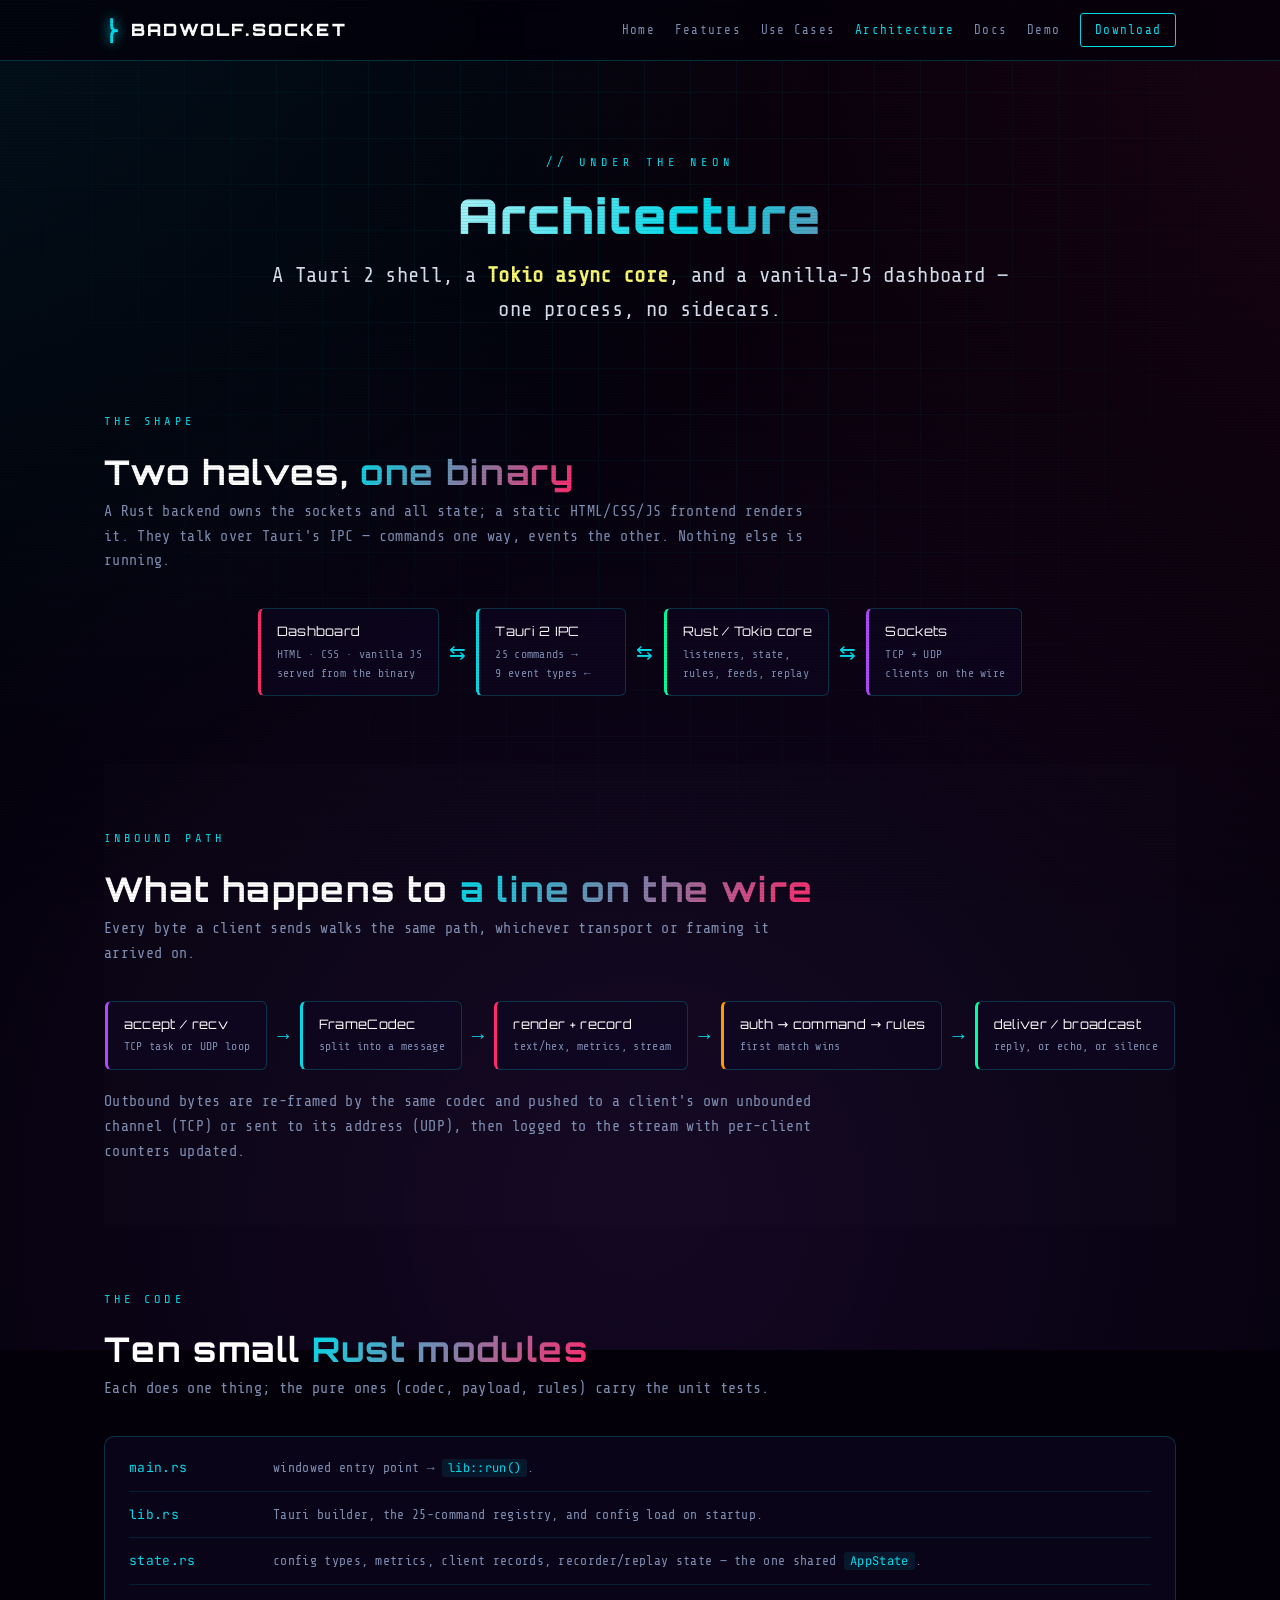
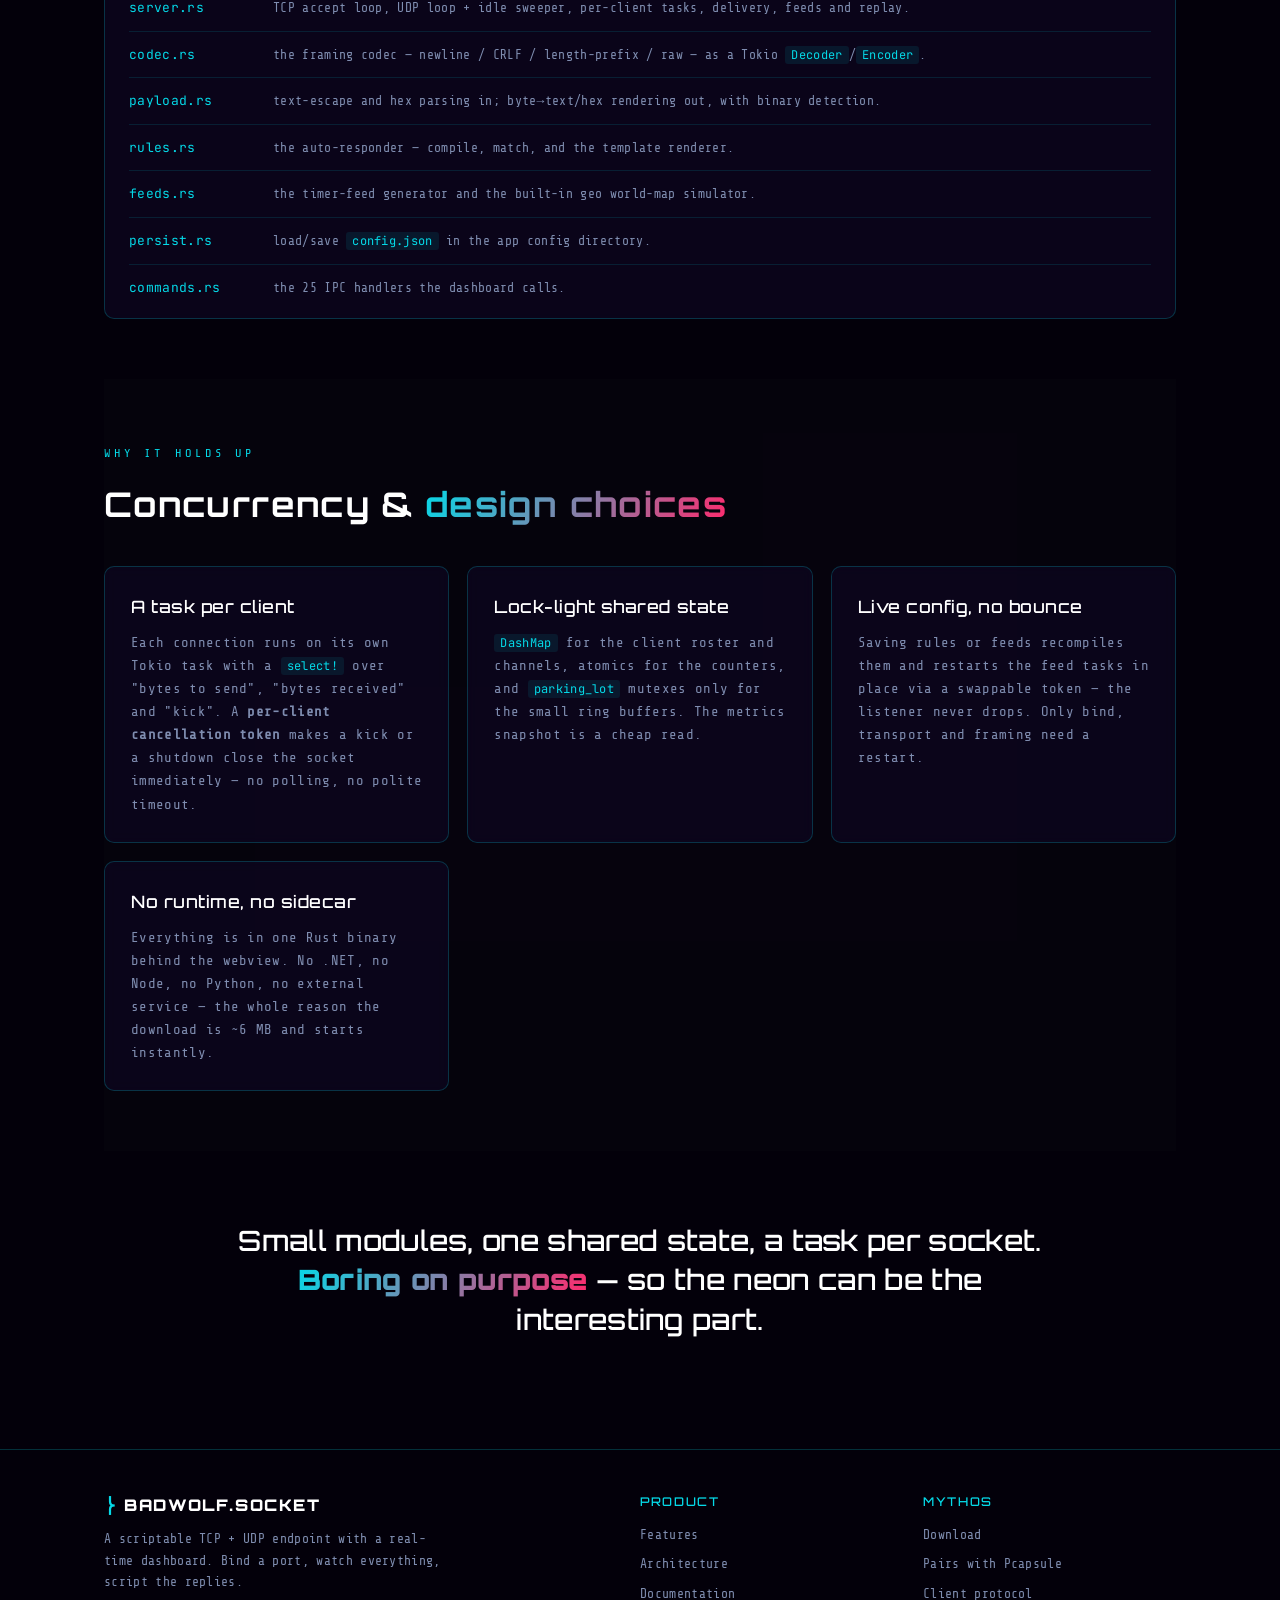
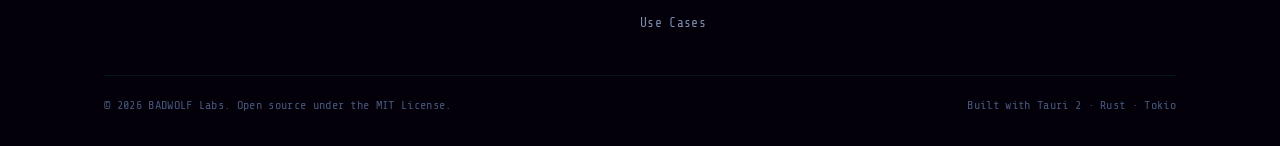
==== architecture.html @ 60effe46 "docs site — static pages for GitHub Pages HTML + CSS only. No application source, no binaries.  Co-A" ====
<!DOCTYPE html>
<html lang="en">
<head>
<meta charset="UTF-8" />
<meta name="viewport" content="width=device-width, initial-scale=1.0" />
<title>Architecture — BADWOLF Socket Server</title>
<meta name="description" content="How it's built: Tauri 2 shell, a Tokio async core, a framing codec, a rule engine, and a vanilla-JS dashboard over Tauri IPC." />
<meta name="theme-color" content="#03000a" />
<link rel="preconnect" href="https://fonts.googleapis.com" />
<link rel="preconnect" href="https://fonts.gstatic.com" crossorigin />
<link href="https://fonts.googleapis.com/css2?family=Orbitron:wght@500;700;900&family=Share+Tech+Mono&family=JetBrains+Mono:wght@400;500;700&display=swap" rel="stylesheet" />
<link rel="stylesheet" href="styles.css" />
<style>
  .flow { display: flex; flex-wrap: wrap; align-items: stretch; gap: 10px; justify-content: center; margin: 8px 0; }
  .node { background: var(--card); border: 1px solid var(--line); border-left: 3px solid var(--accent, var(--cyan));
    border-radius: 6px; padding: 12px 16px; min-width: 150px; }
  .node .t { font-family: var(--sans); font-size: 13px; color: #fff; }
  .node .d { font-size: 11.5px; color: var(--dim); margin-top: 3px; }
  .arrow { align-self: center; color: var(--cyan); font-size: 20px; }
  .mod-row { display:flex; gap:14px; align-items:baseline; padding:12px 0; border-bottom:1px solid rgba(5,217,232,0.12); }
  .mod-row:last-child { border-bottom:none; }
  .mod-name { font-family: var(--code); color: var(--cyan); font-size:13px; min-width: 130px; }
  .mod-row p { color: var(--dim); font-size:13px; }
</style>
</head>
<body>
<div class="bg"></div><div class="grid-bg"></div><div class="scan"></div>

<nav class="nav">
  <div class="nav-inner">
    <a href="index.html" class="nav-brand"><span class="glyph">&#9132;</span> BADWOLF.SOCKET</a>
    <button class="nav-hamburger" aria-label="Menu">&#9776;</button>
    <div class="nav-links">
      <a href="index.html">Home</a>
      <a href="features.html">Features</a>
      <a href="use-cases.html">Use Cases</a>
      <a href="architecture.html" class="active">Architecture</a>
      <a href="docs.html">Docs</a>
      <a href="demo.html">Demo</a>
      <a href="docs.html#download" class="nav-cta">Download</a>
    </div>
  </div>
</nav>

<section class="hero" style="padding-bottom:20px;">
  <div class="container">
    <div class="kicker reveal">// under the neon</div>
    <h1 class="reveal reveal-delay-1" style="font-size:clamp(30px,5vw,48px);">Architecture</h1>
    <p class="hero-tagline reveal reveal-delay-2">A Tauri 2 shell, a <b>Tokio async core</b>, and a vanilla-JS dashboard — one process, no sidecars.</p>
  </div>
</section>

<main class="container">

  <!-- Layers -->
  <section class="section">
    <div class="cat-header reveal"><span class="label">The shape</span><h2>Two halves, <span class="gradient-text">one binary</span></h2>
      <p class="subtitle">A Rust backend owns the sockets and all state; a static HTML/CSS/JS frontend renders it. They talk over Tauri's IPC — commands one way, events the other. Nothing else is running.</p></div>
    <div class="flow reveal">
      <div class="node" style="--accent:var(--pink);"><div class="t">Dashboard</div><div class="d">HTML · CSS · vanilla JS<br>served from the binary</div></div>
      <div class="arrow">&#8646;</div>
      <div class="node" style="--accent:var(--cyan);"><div class="t">Tauri 2 IPC</div><div class="d">25 commands &rarr;<br>9 event types &larr;</div></div>
      <div class="arrow">&#8646;</div>
      <div class="node" style="--accent:var(--lime);"><div class="t">Rust / Tokio core</div><div class="d">listeners, state,<br>rules, feeds, replay</div></div>
      <div class="arrow">&#8646;</div>
      <div class="node" style="--accent:var(--violet);"><div class="t">Sockets</div><div class="d">TCP + UDP<br>clients on the wire</div></div>
    </div>
  </section>

  <!-- Data flow -->
  <section class="section">
    <div class="cat-header reveal"><span class="label">Inbound path</span><h2>What happens to <span class="gradient-text">a line on the wire</span></h2>
      <p class="subtitle">Every byte a client sends walks the same path, whichever transport or framing it arrived on.</p></div>
    <div class="flow reveal">
      <div class="node" style="--accent:var(--violet);"><div class="t">accept / recv</div><div class="d">TCP task or UDP loop</div></div>
      <div class="arrow">&#8594;</div>
      <div class="node" style="--accent:var(--cyan);"><div class="t">FrameCodec</div><div class="d">split into a message</div></div>
      <div class="arrow">&#8594;</div>
      <div class="node" style="--accent:var(--pink);"><div class="t">render + record</div><div class="d">text/hex, metrics, stream</div></div>
      <div class="arrow">&#8594;</div>
      <div class="node" style="--accent:var(--amber);"><div class="t">auth &rarr; command &rarr; rules</div><div class="d">first match wins</div></div>
      <div class="arrow">&#8594;</div>
      <div class="node" style="--accent:var(--lime);"><div class="t">deliver / broadcast</div><div class="d">reply, or echo, or silence</div></div>
    </div>
    <p class="subtitle reveal" style="margin-top:20px;">Outbound bytes are re-framed by the same codec and pushed to a client's own unbounded channel (TCP) or sent to its address (UDP), then logged to the stream with per-client counters updated.</p>
  </section>

  <!-- Modules -->
  <section class="section">
    <div class="cat-header reveal"><span class="label">The code</span><h2>Ten small <span class="gradient-text">Rust modules</span></h2>
      <p class="subtitle">Each does one thing; the pure ones (codec, payload, rules) carry the unit tests.</p></div>
    <div class="glass reveal" style="padding:8px 24px;">
      <div class="mod-row"><span class="mod-name">main.rs</span><p>windowed entry point &rarr; <code>lib::run()</code>.</p></div>
      <div class="mod-row"><span class="mod-name">lib.rs</span><p>Tauri builder, the 25-command registry, and config load on startup.</p></div>
      <div class="mod-row"><span class="mod-name">state.rs</span><p>config types, metrics, client records, recorder/replay state — the one shared <code>AppState</code>.</p></div>
      <div class="mod-row"><span class="mod-name">server.rs</span><p>TCP accept loop, UDP loop + idle sweeper, per-client tasks, delivery, feeds and replay.</p></div>
      <div class="mod-row"><span class="mod-name">codec.rs</span><p>the framing codec — newline / CRLF / length-prefix / raw — as a Tokio <code>Decoder</code>/<code>Encoder</code>.</p></div>
      <div class="mod-row"><span class="mod-name">payload.rs</span><p>text-escape and hex parsing in; byte&rarr;text/hex rendering out, with binary detection.</p></div>
      <div class="mod-row"><span class="mod-name">rules.rs</span><p>the auto-responder — compile, match, and the template renderer.</p></div>
      <div class="mod-row"><span class="mod-name">feeds.rs</span><p>the timer-feed generator and the built-in geo world-map simulator.</p></div>
      <div class="mod-row"><span class="mod-name">persist.rs</span><p>load/save <code>config.json</code> in the app config directory.</p></div>
      <div class="mod-row"><span class="mod-name">commands.rs</span><p>the 25 IPC handlers the dashboard calls.</p></div>
    </div>
  </section>

  <!-- Concurrency + choices -->
  <section class="section">
    <div class="cat-header reveal"><span class="label">Why it holds up</span><h2>Concurrency &amp; <span class="gradient-text">design choices</span></h2></div>
    <div class="grid-2">
      <div class="glass feature-card reveal"><h4>A task per client</h4><p>Each connection runs on its own Tokio task with a <code>select!</code> over "bytes to send", "bytes received" and "kick". A <b>per-client cancellation token</b> makes a kick or a shutdown close the socket immediately — no polling, no polite timeout.</p></div>
      <div class="glass feature-card reveal reveal-delay-1"><h4>Lock-light shared state</h4><p><code>DashMap</code> for the client roster and channels, atomics for the counters, and <code>parking_lot</code> mutexes only for the small ring buffers. The metrics snapshot is a cheap read.</p></div>
      <div class="glass feature-card reveal reveal-delay-2"><h4>Live config, no bounce</h4><p>Saving rules or feeds recompiles them and restarts the feed tasks in place via a swappable token — the listener never drops. Only bind, transport and framing need a restart.</p></div>
      <div class="glass feature-card reveal reveal-delay-3"><h4>No runtime, no sidecar</h4><p>Everything is in one Rust binary behind the webview. No .NET, no Node, no Python, no external service — the whole reason the download is ~6 MB and starts instantly.</p></div>
    </div>
  </section>

  <section class="quote-section">
    <div class="container">
      <blockquote class="reveal">Small modules, one shared state, a task per socket.
        <span class="gradient-text">Boring on purpose</span> — so the neon can be the interesting part.</blockquote>
    </div>
  </section>
</main>

<footer class="footer">
  <div class="container">
    <div class="footer-grid">
      <div class="footer-brand">
        <div class="logo"><span class="glyph">&#9132;</span> BADWOLF.SOCKET</div>
        <p>A scriptable TCP + UDP endpoint with a real-time dashboard. Bind a port, watch everything, script the replies.</p>
      </div>
      <div class="footer-col">
        <h5>Product</h5>
        <a href="features.html">Features</a>
        <a href="architecture.html">Architecture</a>
        <a href="docs.html">Documentation</a>
        <a href="use-cases.html">Use Cases</a>
      </div>
      <div class="footer-col">
        <h5>MYTHOS</h5>
        <a href="docs.html#download">Download</a>
        <a href="use-cases.html">Pairs with Pcapsule</a>
        <a href="docs.html#protocol">Client protocol</a>
      </div>
    </div>
    <div class="footer-bottom">
      <span>&copy; 2026 BADWOLF Labs. Open source under the MIT License.</span>
      <span>Built with Tauri 2 &middot; Rust &middot; Tokio</span>
    </div>
  </div>
</footer>

<script>
  const io = new IntersectionObserver((es) => es.forEach((e) => { if (e.isIntersecting) { e.target.classList.add("in"); io.unobserve(e.target); } }), { threshold: 0.12 });
  document.querySelectorAll(".reveal").forEach((el) => io.observe(el));
  document.querySelector(".nav-hamburger")?.addEventListener("click", () => document.querySelector(".nav-links").classList.toggle("open"));
</script>
</body>
</html>
---- styles.css ----
/* ============================================================
   BADWOLF // SOCKET SERVER — docs site theme
   Shared by index / features / use-cases / architecture / docs
   ============================================================ */

:root {
  --bg-0: #03000a; --bg-1: #06010f; --bg-2: #0a0418; --bg-3: #11082a;
  --card: rgba(14, 7, 34, 0.66); --card-2: rgba(18, 9, 44, 0.9);
  --line: rgba(5, 217, 232, 0.22);
  --cyan: #05d9e8; --pink: #ff2a6d; --violet: #b14aff; --lime: #00ff9f;
  --yellow: #f9f871; --amber: #ff9b00;
  --text: #d8e0ee; --bright: #ffffff; --dim: #7f8db0; --faint: #46557a;
  --sans: "Orbitron", system-ui, sans-serif;
  --mono: "Share Tech Mono", monospace;
  --code: "JetBrains Mono", monospace;
}
* { box-sizing: border-box; margin: 0; padding: 0; }
html { scroll-behavior: smooth; }
body {
  font-family: var(--mono); background: var(--bg-0); color: var(--text);
  line-height: 1.65; letter-spacing: 0.02em; overflow-x: hidden;
  -webkit-font-smoothing: antialiased;
}
a { color: inherit; }

/* backdrop */
.bg { position: fixed; inset: 0; z-index: -2; }
.bg::before { content: ""; position: absolute; inset: -50%;
  background:
    radial-gradient(circle at 18% 12%, rgba(5,217,232,0.10), transparent 40%),
    radial-gradient(circle at 82% 26%, rgba(255,42,109,0.10), transparent 40%),
    radial-gradient(circle at 50% 92%, rgba(177,74,255,0.10), transparent 45%); }
.grid-bg { position: fixed; inset: 0; z-index: -1; pointer-events: none;
  background-image:
    linear-gradient(rgba(5,217,232,0.05) 1px, transparent 1px),
    linear-gradient(90deg, rgba(5,217,232,0.05) 1px, transparent 1px);
  background-size: 46px 46px;
  mask-image: radial-gradient(ellipse at 50% 0%, #000 30%, transparent 82%); }
.scan { position: fixed; inset: 0; z-index: 999; pointer-events: none; opacity: 0.5;
  background: repeating-linear-gradient(0deg, rgba(0,0,0,0.16) 0 1px, transparent 1px 3px); }

.container { max-width: 1120px; margin: 0 auto; padding: 0 24px; }

/* nav */
.nav { position: sticky; top: 0; z-index: 50; backdrop-filter: blur(10px);
  background: rgba(3,0,10,0.72); border-bottom: 1px solid var(--line); }
.nav-inner { display: flex; align-items: center; justify-content: space-between; height: 60px; max-width: 1120px; margin: 0 auto; padding: 0 24px; }
.nav-brand { font-family: var(--sans); font-weight: 900; font-size: 17px; letter-spacing: 0.13em;
  color: #fff; text-decoration: none; display: flex; align-items: center; gap: 9px; }
.nav-brand .glyph { color: var(--cyan); text-shadow: 0 0 12px var(--cyan); font-size: 21px; }
.nav-links { display: flex; align-items: center; gap: 20px; }
.nav-links a { color: var(--dim); text-decoration: none; font-size: 12.5px; letter-spacing: 0.1em; transition: color .15s; }
.nav-links a:hover, .nav-links a.active { color: var(--cyan); }
.nav-cta { border: 1px solid var(--cyan); border-radius: 3px; padding: 6px 14px; color: var(--cyan) !important; }
.nav-cta:hover { background: rgba(5,217,232,0.14); box-shadow: 0 0 14px rgba(5,217,232,0.3); }
.nav-hamburger { display: none; background: none; border: none; color: var(--cyan); font-size: 22px; cursor: pointer; }

/* headings */
h1 { font-family: var(--sans); font-weight: 900; letter-spacing: 0.04em; line-height: 1.06; color: #fff; }
h2 { font-family: var(--sans); font-weight: 700; letter-spacing: 0.04em; font-size: clamp(24px, 3.6vw, 34px); color: #fff; }
h3 { font-family: var(--sans); font-weight: 700; letter-spacing: 0.04em; font-size: 19px; color: #fff; }
h4 { font-family: var(--sans); font-weight: 500; letter-spacing: 0.03em; color: #fff; }
.gradient-text { background: linear-gradient(120deg, var(--cyan), var(--pink));
  -webkit-background-clip: text; -webkit-text-fill-color: transparent; background-clip: text; }
.label { display: inline-block; color: var(--cyan); font-size: 12px; letter-spacing: 0.34em; text-transform: uppercase; margin-bottom: 12px; }
.subtitle { color: var(--dim); font-size: 15px; max-width: 720px; }

/* hero */
.hero { text-align: center; padding: 92px 0 46px; }
.hero .kicker { color: var(--cyan); font-size: 12px; letter-spacing: 0.42em; text-transform: uppercase; }
.hero h1 { font-size: clamp(34px, 6vw, 60px); margin: 18px 0 16px;
  background: linear-gradient(120deg, #fff 20%, var(--cyan) 55%, var(--pink) 92%);
  -webkit-background-clip: text; -webkit-text-fill-color: transparent; background-clip: text; }
.hero-tagline { font-size: clamp(17px, 2.4vw, 21px); color: var(--text); max-width: 760px; margin: 0 auto; }
.hero-tagline b { color: var(--yellow); }
.hero-subtitle { color: var(--dim); font-size: 15px; max-width: 680px; margin: 16px auto 0; }
.hero-buttons { display: flex; gap: 14px; justify-content: center; flex-wrap: wrap; margin-top: 30px; }

/* buttons */
.btn { font-family: var(--mono); font-size: 13px; letter-spacing: 0.1em; text-decoration: none;
  padding: 12px 24px; border-radius: 4px; border: 1px solid transparent; cursor: pointer; transition: all .15s; display: inline-block; }
.btn-primary { background: rgba(5,217,232,0.14); border-color: var(--cyan); color: var(--cyan); }
.btn-primary:hover { background: rgba(5,217,232,0.24); box-shadow: 0 0 18px rgba(5,217,232,0.35); }
.btn-ghost { border-color: var(--line); color: var(--text); }
.btn-ghost:hover { border-color: var(--pink); color: var(--pink); }

/* badges */
.badges { display: flex; gap: 10px; justify-content: center; flex-wrap: wrap; margin-top: 24px; }
.badge { font-family: var(--code); font-size: 11px; letter-spacing: 0.06em; color: var(--dim);
  border: 1px solid var(--line); border-radius: 3px; padding: 5px 11px; }
.badge b { color: var(--cyan); font-weight: 700; }

/* stats strip */
.stats-strip { display: flex; flex-wrap: wrap; gap: 14px; justify-content: center; margin: 30px 0 6px; }
.stat { background: var(--card); border: 1px solid var(--line); border-radius: 6px; padding: 18px 26px; text-align: center; min-width: 130px; }
.stat-val { font-family: var(--sans); font-weight: 900; font-size: 30px; line-height: 1;
  background: linear-gradient(135deg, var(--cyan), var(--pink));
  -webkit-background-clip: text; -webkit-text-fill-color: transparent; background-clip: text; }
.stat-lbl { font-size: 11px; color: var(--dim); margin-top: 8px; letter-spacing: 0.07em; }

/* sections */
.section { padding: 60px 0; }
.section-sm { padding: 30px 0; }
.section:nth-of-type(even) { background: rgba(255,255,255,0.012); }

/* glass card */
.glass { background: var(--card); border: 1px solid var(--line); border-radius: 10px; backdrop-filter: blur(6px); }

/* grids */
.grid-3 { display: grid; grid-template-columns: repeat(auto-fit, minmax(280px, 1fr)); gap: 18px; }
.grid-2 { display: grid; grid-template-columns: repeat(auto-fit, minmax(320px, 1fr)); gap: 18px; }

.feature-card { padding: 26px; transition: transform .18s, border-color .18s, box-shadow .18s; }
.feature-card:hover { transform: translateY(-3px); border-color: var(--cyan); box-shadow: 0 10px 34px rgba(5,217,232,0.12); }
.feature-card h4 { font-size: 17px; margin-bottom: 10px; }
.feature-card p { color: var(--dim); font-size: 14px; }
.feature-card ul { list-style: none; margin-top: 14px; display: flex; flex-direction: column; gap: 7px; }
.feature-card li { color: var(--text); font-size: 13px; padding-left: 18px; position: relative; }
.feature-card li::before { content: "▸"; color: var(--cyan); position: absolute; left: 0; }
.vp-icon { width: 50px; height: 50px; border-radius: 10px; display: flex; align-items: center; justify-content: center; font-size: 24px; margin-bottom: 16px; }

/* category cards */
.cat-cards { display: grid; grid-template-columns: repeat(auto-fill, minmax(300px, 1fr)); gap: 16px; }
.cat-card { padding: 24px; text-decoration: none; display: block; transition: transform .18s, border-color .18s, box-shadow .18s; }
.cat-card:hover { transform: translateY(-3px); border-color: var(--cyan); box-shadow: 0 10px 34px rgba(5,217,232,0.12); }
.cat-count { font-family: var(--sans); font-weight: 900; font-size: 34px; line-height: 1;
  background: linear-gradient(135deg, var(--cyan), var(--violet));
  -webkit-background-clip: text; -webkit-text-fill-color: transparent; background-clip: text; margin-bottom: 10px; }
.cat-card h4 { font-size: 16px; margin-bottom: 8px; }
.cat-card p { color: var(--dim); font-size: 13px; }

/* feature page: accented cards */
.feat-grid { display: grid; grid-template-columns: repeat(auto-fill, minmax(300px, 1fr)); gap: 16px; }
.feat-card { padding: 22px; position: relative; overflow: hidden; transition: transform .18s, border-color .18s, box-shadow .18s; }
.feat-card::before { content: ""; position: absolute; left: 0; top: 0; bottom: 0; width: 3px; background: var(--accent, var(--cyan)); opacity: .85; }
.feat-card:hover { transform: translateY(-3px); border-color: var(--accent, var(--cyan)); box-shadow: 0 8px 30px rgba(5,217,232,0.12); }
.feat-card .ic { font-size: 24px; display: block; margin-bottom: 12px; color: var(--accent, var(--cyan)); }
.feat-card h4 { font-size: 15px; margin-bottom: 8px; }
.feat-card p { color: var(--dim); font-size: 13px; }
.c-cyan { --accent: var(--cyan); } .c-pink { --accent: var(--pink); } .c-violet { --accent: var(--violet); }
.c-lime { --accent: var(--lime); } .c-amber { --accent: var(--amber); } .c-yellow { --accent: var(--yellow); }

/* code + inline */
code { font-family: var(--code); font-size: 12px; color: var(--cyan); background: rgba(5,217,232,0.09); padding: 1px 6px; border-radius: 3px; }
pre { background: var(--bg-1); border: 1px solid var(--line); border-radius: 8px; padding: 18px 20px; overflow-x: auto; margin: 14px 0; }
pre code { background: none; color: var(--text); padding: 0; font-size: 12.5px; line-height: 1.7; }
.cat-header { margin-bottom: 34px; }

/* tables */
table { width: 100%; border-collapse: collapse; margin: 14px 0; font-size: 13px; }
th, td { text-align: left; padding: 10px 12px; border-bottom: 1px solid rgba(5,217,232,0.14); }
th { color: var(--cyan); font-weight: 700; letter-spacing: 0.06em; }
td code { font-size: 11.5px; }

/* quote / positioning */
.quote-section { padding: 70px 0; text-align: center; }
.quote-section blockquote { font-family: var(--sans); font-weight: 500; font-size: clamp(20px, 3vw, 28px);
  line-height: 1.4; max-width: 860px; margin: 0 auto; color: #fff; }
.quote-section blockquote .gradient-text { font-weight: 900; }
.quote-section cite { display: block; margin-top: 18px; color: var(--dim); font-size: 14px; font-style: normal; letter-spacing: 0.1em; }

/* callout */
.callout { border-radius: 10px; padding: 26px 28px; margin: 30px 0;
  background: linear-gradient(120deg, rgba(255,42,109,0.06), rgba(177,74,255,0.06)); border: 1px solid rgba(255,42,109,0.28); }
.callout h3 { color: var(--pink); font-size: 16px; margin-bottom: 10px; }
.callout p { color: var(--text); font-size: 14.5px; }
.callout p b { color: #fff; }

/* CTA */
.cta-section { padding: 74px 0; text-align: center; }
.cta-section .glass { padding: 54px 30px; }
.cta-buttons { display: flex; gap: 14px; justify-content: center; flex-wrap: wrap; margin-top: 26px; }

/* steps */
.steps { counter-reset: step; display: flex; flex-direction: column; gap: 14px; }
.step { display: flex; gap: 16px; align-items: flex-start; }
.step::before { counter-increment: step; content: counter(step); flex-shrink: 0;
  width: 32px; height: 32px; border-radius: 50%; border: 1px solid var(--cyan); color: var(--cyan);
  display: flex; align-items: center; justify-content: center; font-family: var(--sans); font-weight: 700; font-size: 14px; }
.step div h4 { font-size: 15px; margin-bottom: 4px; }
.step div p { color: var(--dim); font-size: 13.5px; }

/* footer */
.footer { border-top: 1px solid var(--line); margin-top: 40px; padding: 42px 0 30px; }
.footer-grid { display: grid; grid-template-columns: 2fr 1fr 1fr; gap: 30px; }
.footer-brand .logo { font-family: var(--sans); font-weight: 900; color: #fff; font-size: 16px; letter-spacing: 0.1em; margin-bottom: 10px; }
.footer-brand .logo .glyph { color: var(--cyan); }
.footer-brand p { color: var(--dim); font-size: 13px; max-width: 340px; }
.footer-col h5 { font-family: var(--sans); font-weight: 500; color: var(--cyan); font-size: 12px; letter-spacing: 0.14em; text-transform: uppercase; margin-bottom: 12px; }
.footer-col a { display: block; color: var(--dim); text-decoration: none; font-size: 13px; margin-bottom: 8px; transition: color .15s; }
.footer-col a:hover { color: var(--cyan); }
.footer-bottom { display: flex; justify-content: space-between; flex-wrap: wrap; gap: 10px;
  margin-top: 34px; padding-top: 20px; border-top: 1px solid rgba(5,217,232,0.1); color: var(--faint); font-size: 12px; }

/* reveal */
.reveal { opacity: 0; transform: translateY(18px); transition: opacity .5s ease, transform .5s ease; }
.reveal.in { opacity: 1; transform: none; }
.reveal-delay-1 { transition-delay: .06s; } .reveal-delay-2 { transition-delay: .12s; } .reveal-delay-3 { transition-delay: .18s; }

@media (max-width: 760px) {
  .nav-links { display: none; }
  .footer-grid { grid-template-columns: 1fr; }
  .grid-3, .grid-2, .cat-cards, .feat-grid { grid-template-columns: 1fr; }
}
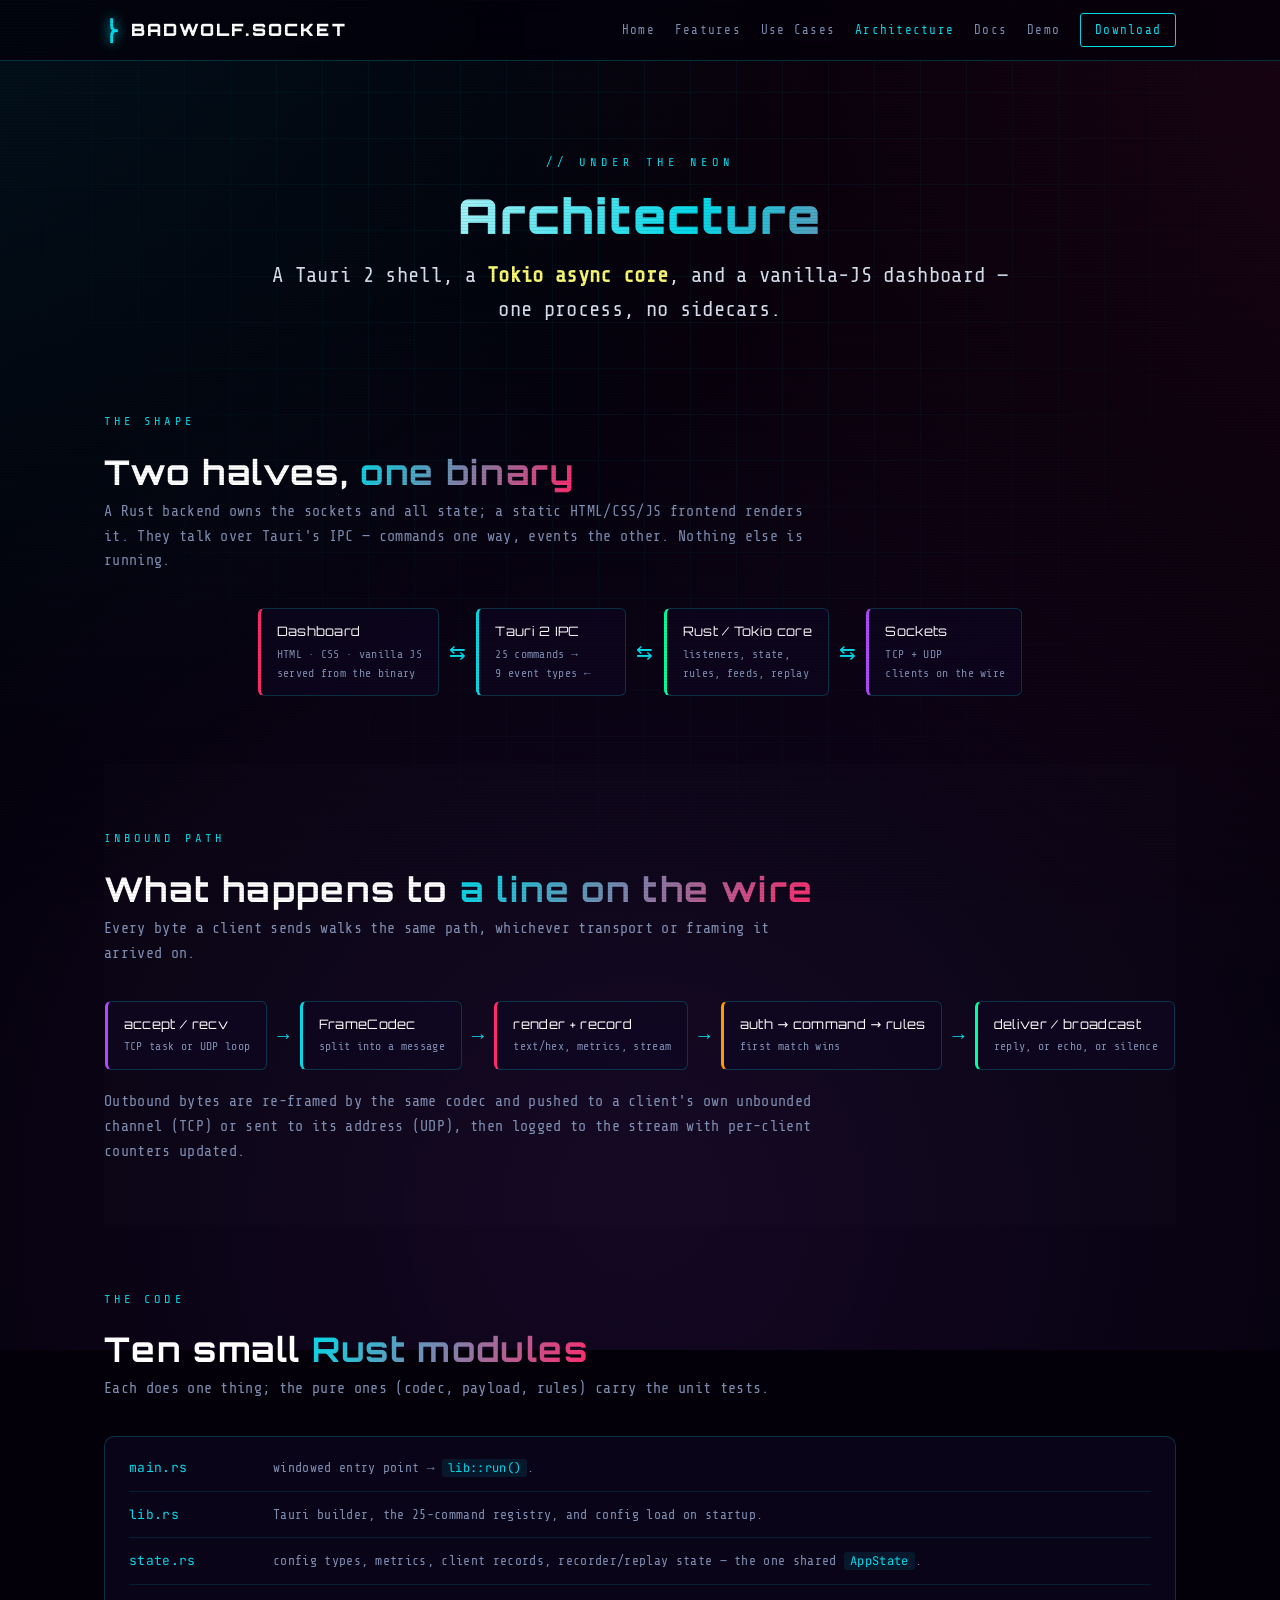
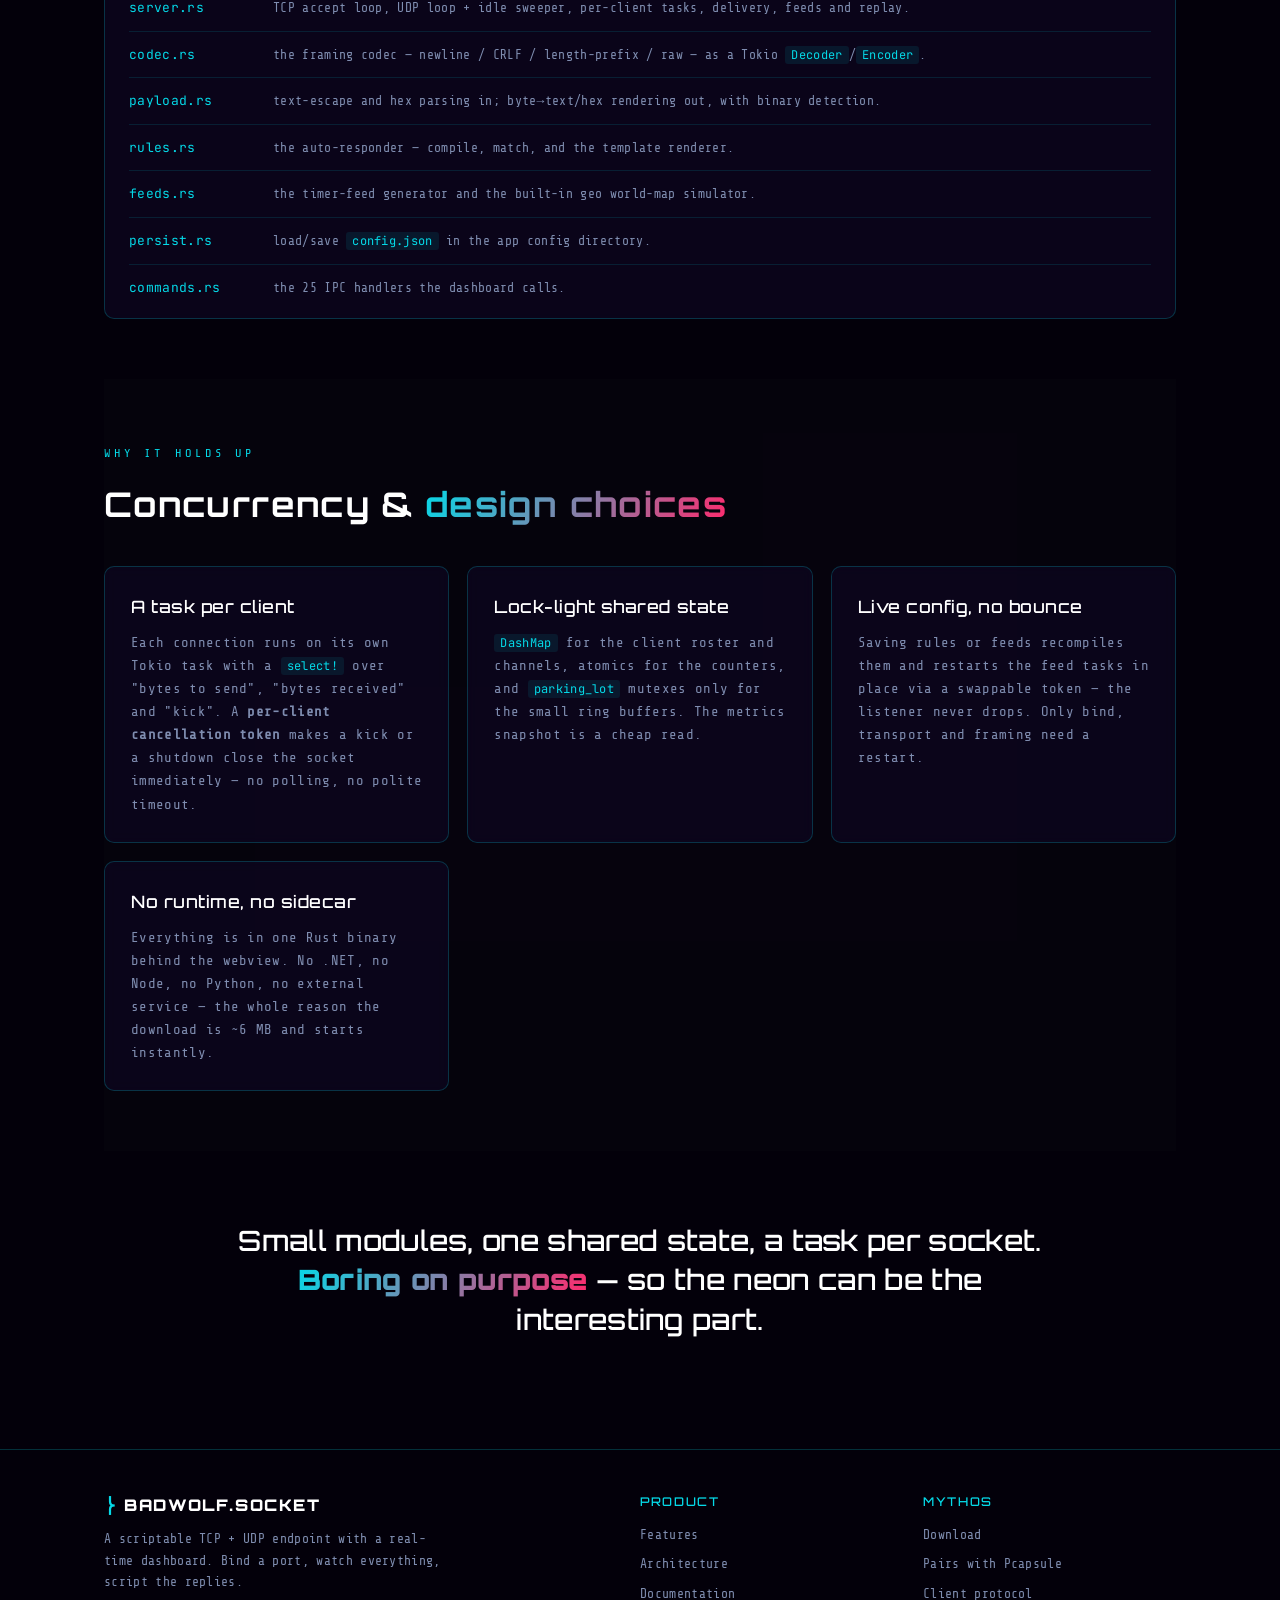
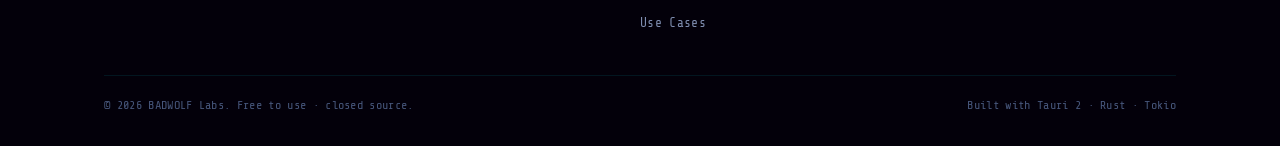
==== commit 58c35e76: "docs: free to use (closed source); download from GitHub Releases; probe.py from the release Co-Autho" ====
--- a/architecture.html
+++ b/architecture.html
@@ -144,7 +144,7 @@
       </div>
     </div>
     <div class="footer-bottom">
-      <span>&copy; 2026 BADWOLF Labs. Open source under the MIT License.</span>
+      <span>&copy; 2026 BADWOLF Labs. Free to use &middot; closed source.</span>
       <span>Built with Tauri 2 &middot; Rust &middot; Tokio</span>
     </div>
   </div>
